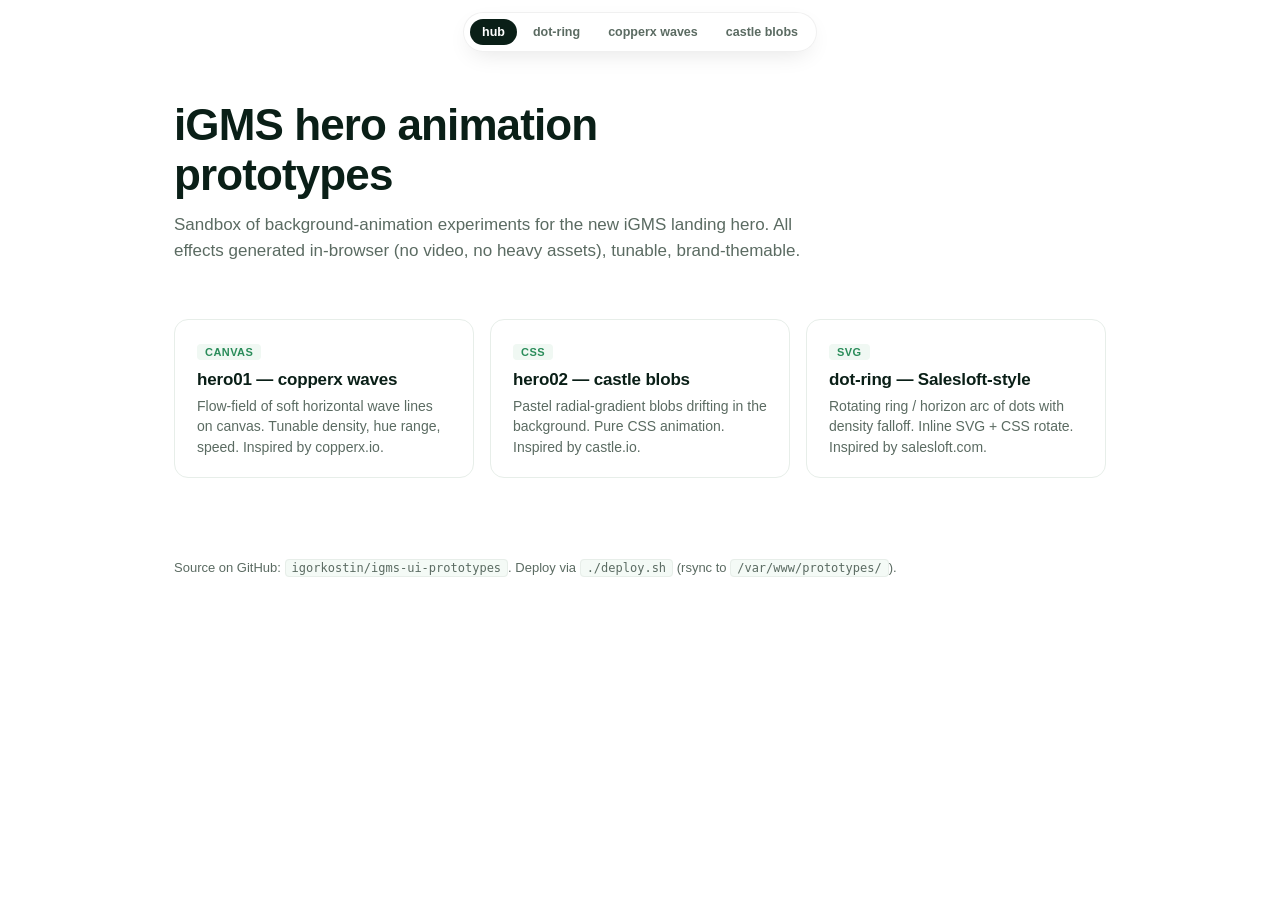
==== prototypes/index.html @ a61185c3 "Reorganize into prototypes/ tree, add deploy.sh Each prototype now lives under prototypes/<name>/ wi" ====
<!doctype html>
<html lang="en">
<head>
  <meta charset="utf-8" />
  <meta name="viewport" content="width=device-width, initial-scale=1" />
  <title>iGMS hero animation prototypes</title>
  <link rel="stylesheet" href="./shared/proto-nav.css" />
  <style>
    :root {
      --text: #0a1f17;
      --muted: #5b6b62;
      --border: #e7eee9;
    }
    * { box-sizing: border-box; }
    html, body {
      margin: 0; padding: 0;
      font-family: -apple-system, BlinkMacSystemFont, "Inter", "Segoe UI", Roboto, sans-serif;
      color: var(--text);
      background: #fff;
    }
    main {
      max-width: 980px;
      margin: 100px auto 80px;
      padding: 0 24px;
    }
    .intro {
      margin-bottom: 56px;
      max-width: 640px;
    }
    .intro h1 {
      font-size: clamp(32px, 4vw, 44px);
      letter-spacing: -0.02em;
      margin: 0 0 12px;
      font-weight: 700;
    }
    .intro p {
      font-size: 17px;
      line-height: 1.5;
      color: var(--muted);
      margin: 0;
    }
    .proto-list {
      list-style: none;
      padding: 0;
      margin: 0;
      display: grid;
      grid-template-columns: repeat(auto-fill, minmax(280px, 1fr));
      gap: 16px;
    }
    .proto-list a {
      display: block;
      padding: 22px 22px 20px;
      border-radius: 14px;
      border: 1px solid var(--border);
      background: #fff;
      text-decoration: none;
      color: inherit;
      transition: transform 0.15s, box-shadow 0.15s, border-color 0.15s;
    }
    .proto-list a:hover {
      transform: translateY(-2px);
      box-shadow: 0 12px 32px -16px rgba(0,0,0,0.15);
      border-color: #c8d4cc;
    }
    .proto-list h3 {
      margin: 0 0 6px;
      font-size: 17px;
      letter-spacing: -0.01em;
    }
    .proto-list .tag {
      display: inline-block;
      padding: 2px 8px;
      border-radius: 4px;
      background: #f0f8f3;
      color: #2a8c5a;
      font-size: 11px;
      font-weight: 600;
      letter-spacing: 0.04em;
      text-transform: uppercase;
      margin-bottom: 10px;
    }
    .proto-list p {
      margin: 0;
      font-size: 14px;
      line-height: 1.45;
      color: var(--muted);
    }
    footer {
      max-width: 980px;
      margin: 0 auto;
      padding: 0 24px 80px;
      color: var(--muted);
      font-size: 13px;
      line-height: 1.6;
    }
    footer code {
      background: #f4faf6;
      padding: 1px 6px;
      border-radius: 4px;
      border: 1px solid var(--border);
      font-size: 12px;
    }
  </style>
</head>
<body>

  <nav class="proto-nav">
    <a class="active" href="./">hub</a>
    <a href="./dot-ring/">dot-ring</a>
    <a href="./hero01-copperx/">copperx waves</a>
    <a href="./hero02-castle/">castle blobs</a>
  </nav>

  <main>
    <div class="intro">
      <h1>iGMS hero animation prototypes</h1>
      <p>Sandbox of background-animation experiments for the new iGMS landing hero. All effects generated in-browser (no video, no heavy assets), tunable, brand-themable.</p>
    </div>

    <ul class="proto-list">
      <li>
        <a href="./hero01-copperx/">
          <span class="tag">canvas</span>
          <h3>hero01 — copperx waves</h3>
          <p>Flow-field of soft horizontal wave lines on canvas. Tunable density, hue range, speed. Inspired by copperx.io.</p>
        </a>
      </li>
      <li>
        <a href="./hero02-castle/">
          <span class="tag">css</span>
          <h3>hero02 — castle blobs</h3>
          <p>Pastel radial-gradient blobs drifting in the background. Pure CSS animation. Inspired by castle.io.</p>
        </a>
      </li>
      <li>
        <a href="./dot-ring/">
          <span class="tag">svg</span>
          <h3>dot-ring — Salesloft-style</h3>
          <p>Rotating ring / horizon arc of dots with density falloff. Inline SVG + CSS rotate. Inspired by salesloft.com.</p>
        </a>
      </li>
    </ul>
  </main>

  <footer>
    Source on GitHub: <code>igorkostin/igms-ui-prototypes</code>.
    Deploy via <code>./deploy.sh</code> (rsync to <code>/var/www/prototypes/</code>).
  </footer>
</body>
</html>
---- prototypes/shared/proto-nav.css ----
/* Small floating nav between prototypes. Same file linked from all demos. */
.proto-nav {
  position: fixed;
  top: 12px;
  left: 50%;
  transform: translateX(-50%);
  z-index: 1000;
  display: inline-flex;
  align-items: center;
  gap: 4px;
  background: rgba(255, 255, 255, 0.92);
  backdrop-filter: blur(8px);
  border: 1px solid rgba(0, 0, 0, 0.06);
  border-radius: 999px;
  padding: 6px;
  box-shadow: 0 8px 24px -8px rgba(0, 0, 0, 0.12);
  font-family: -apple-system, BlinkMacSystemFont, "Inter", sans-serif;
  font-size: 12.5px;
  font-weight: 600;
}
.proto-nav a {
  color: #5b6b62;
  text-decoration: none;
  padding: 6px 12px;
  border-radius: 999px;
  transition: background 0.15s, color 0.15s;
  white-space: nowrap;
}
.proto-nav a:hover { color: #0a1f17; background: rgba(0, 0, 0, 0.04); }
.proto-nav a.active { color: #fff; background: #0a1f17; }
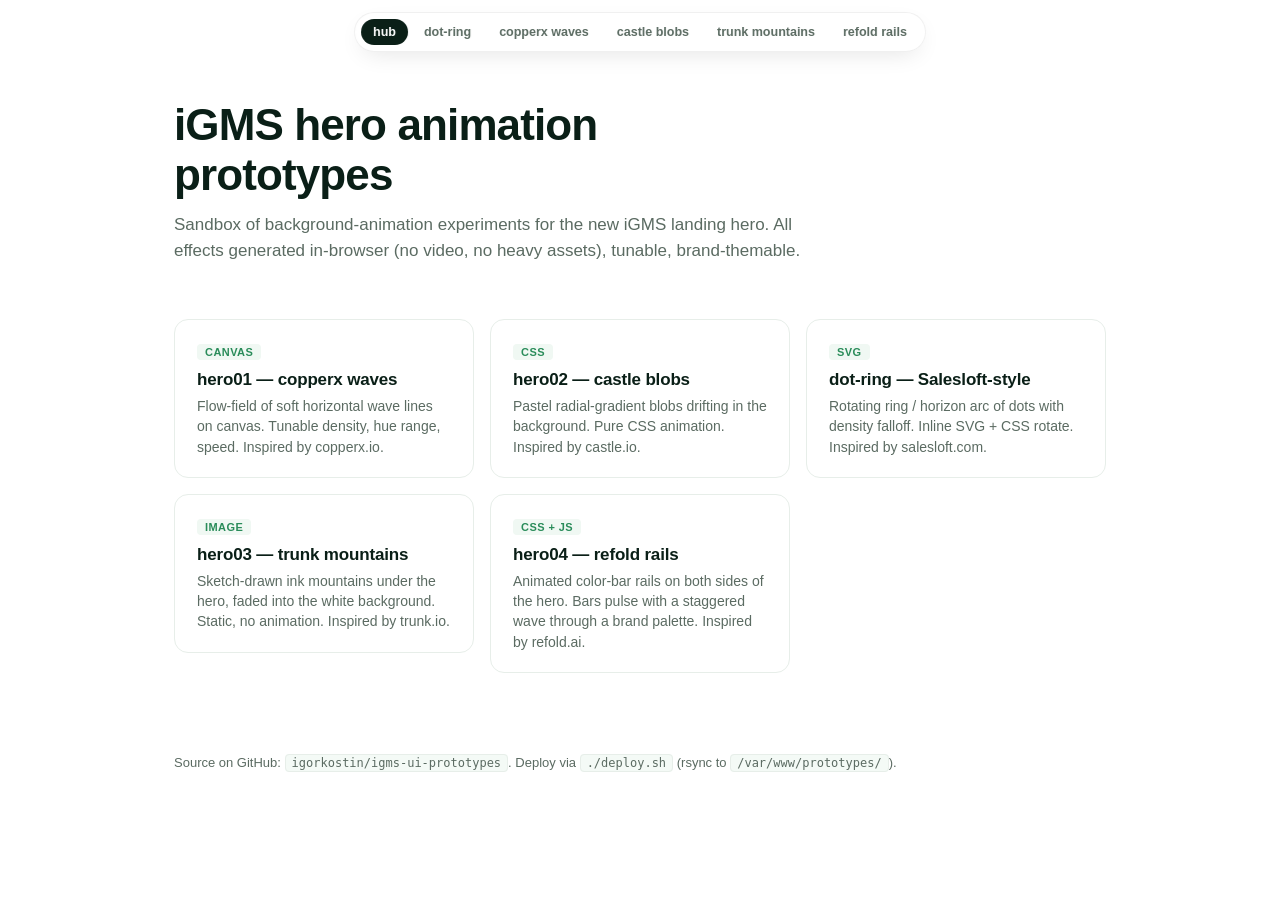
==== commit d8de2570: "Add hero03-trunk (mountains) and hero04-refold (color rails) prototypes hero03-trunk: static sketch-" ====
--- a/prototypes/index.html
+++ b/prototypes/index.html
@@ -109,6 +109,8 @@
     <a href="./dot-ring/">dot-ring</a>
     <a href="./hero01-copperx/">copperx waves</a>
     <a href="./hero02-castle/">castle blobs</a>
+    <a href="./hero03-trunk/">trunk mountains</a>
+    <a href="./hero04-refold/">refold rails</a>
   </nav>
 
   <main>
@@ -139,6 +141,20 @@
           <p>Rotating ring / horizon arc of dots with density falloff. Inline SVG + CSS rotate. Inspired by salesloft.com.</p>
         </a>
       </li>
+      <li>
+        <a href="./hero03-trunk/">
+          <span class="tag">image</span>
+          <h3>hero03 — trunk mountains</h3>
+          <p>Sketch-drawn ink mountains under the hero, faded into the white background. Static, no animation. Inspired by trunk.io.</p>
+        </a>
+      </li>
+      <li>
+        <a href="./hero04-refold/">
+          <span class="tag">css + js</span>
+          <h3>hero04 — refold rails</h3>
+          <p>Animated color-bar rails on both sides of the hero. Bars pulse with a staggered wave through a brand palette. Inspired by refold.ai.</p>
+        </a>
+      </li>
     </ul>
   </main>
 
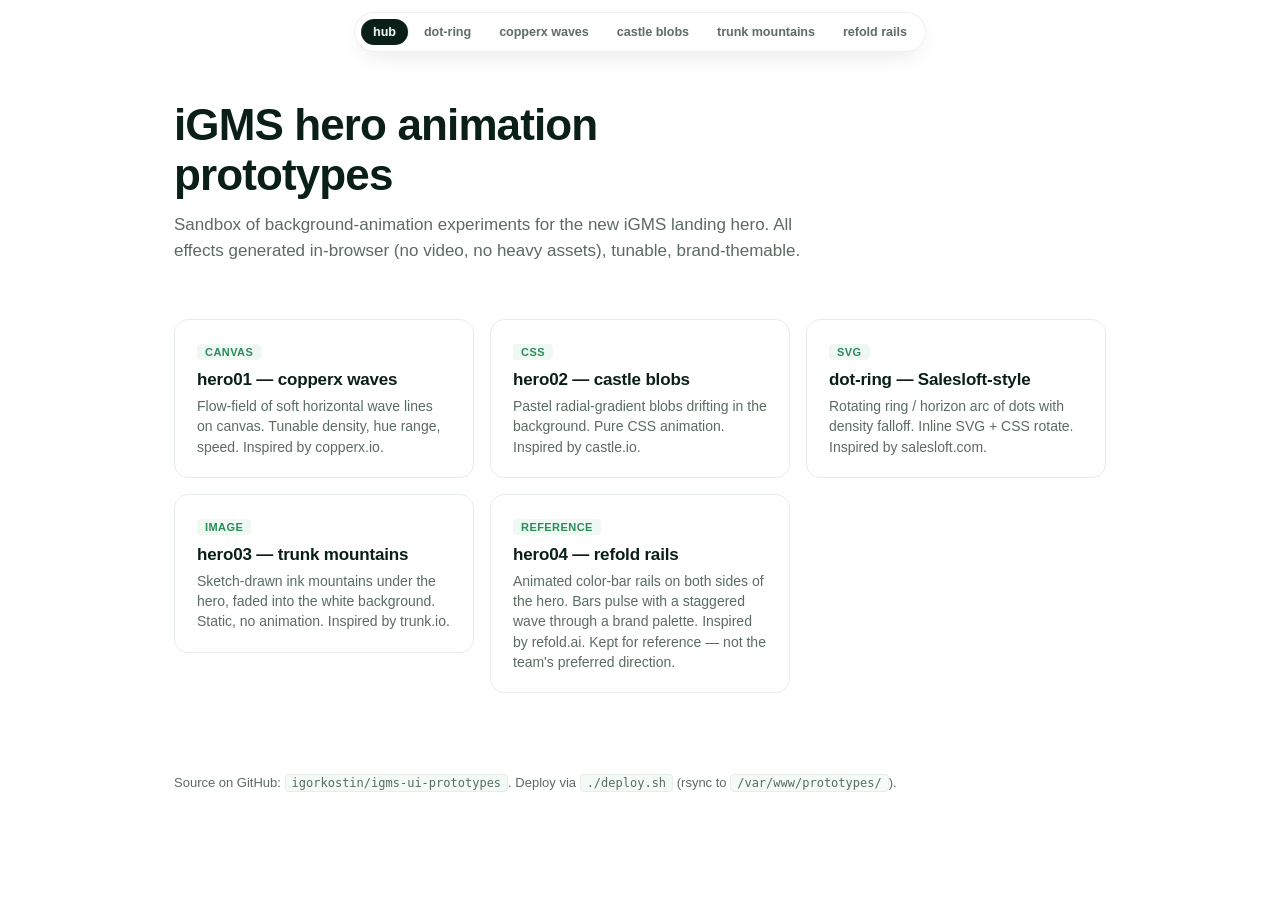
==== commit dbec4238: "hero04-refold: lock in Igor's settings as defaults, mark as reference Final tuning captured:   barCo" ====
--- a/prototypes/index.html
+++ b/prototypes/index.html
@@ -150,9 +150,9 @@
       </li>
       <li>
         <a href="./hero04-refold/">
-          <span class="tag">css + js</span>
+          <span class="tag">reference</span>
           <h3>hero04 — refold rails</h3>
-          <p>Animated color-bar rails on both sides of the hero. Bars pulse with a staggered wave through a brand palette. Inspired by refold.ai.</p>
+          <p>Animated color-bar rails on both sides of the hero. Bars pulse with a staggered wave through a brand palette. Inspired by refold.ai. Kept for reference — not the team's preferred direction.</p>
         </a>
       </li>
     </ul>
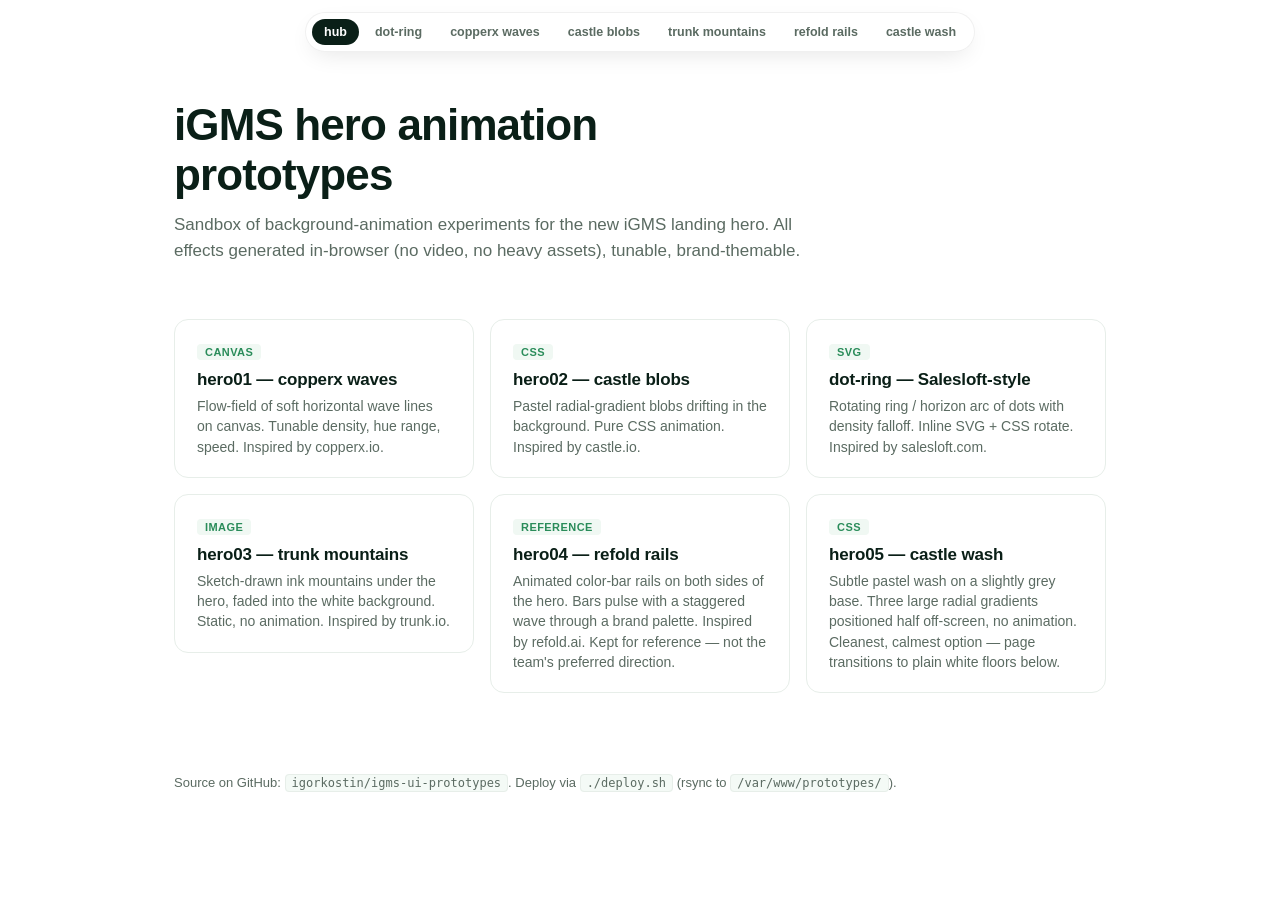
==== commit 3d1eccfb: "Add hero05-castle: subtle pastel wash backdrop A much quieter take on castle.io than the original he" ====
--- a/prototypes/index.html
+++ b/prototypes/index.html
@@ -111,6 +111,7 @@
     <a href="./hero02-castle/">castle blobs</a>
     <a href="./hero03-trunk/">trunk mountains</a>
     <a href="./hero04-refold/">refold rails</a>
+    <a href="./hero05-castle/">castle wash</a>
   </nav>
 
   <main>
@@ -155,6 +156,13 @@
           <p>Animated color-bar rails on both sides of the hero. Bars pulse with a staggered wave through a brand palette. Inspired by refold.ai. Kept for reference — not the team's preferred direction.</p>
         </a>
       </li>
+      <li>
+        <a href="./hero05-castle/">
+          <span class="tag">css</span>
+          <h3>hero05 — castle wash</h3>
+          <p>Subtle pastel wash on a slightly grey base. Three large radial gradients positioned half off-screen, no animation. Cleanest, calmest option — page transitions to plain white floors below.</p>
+        </a>
+      </li>
     </ul>
   </main>
 
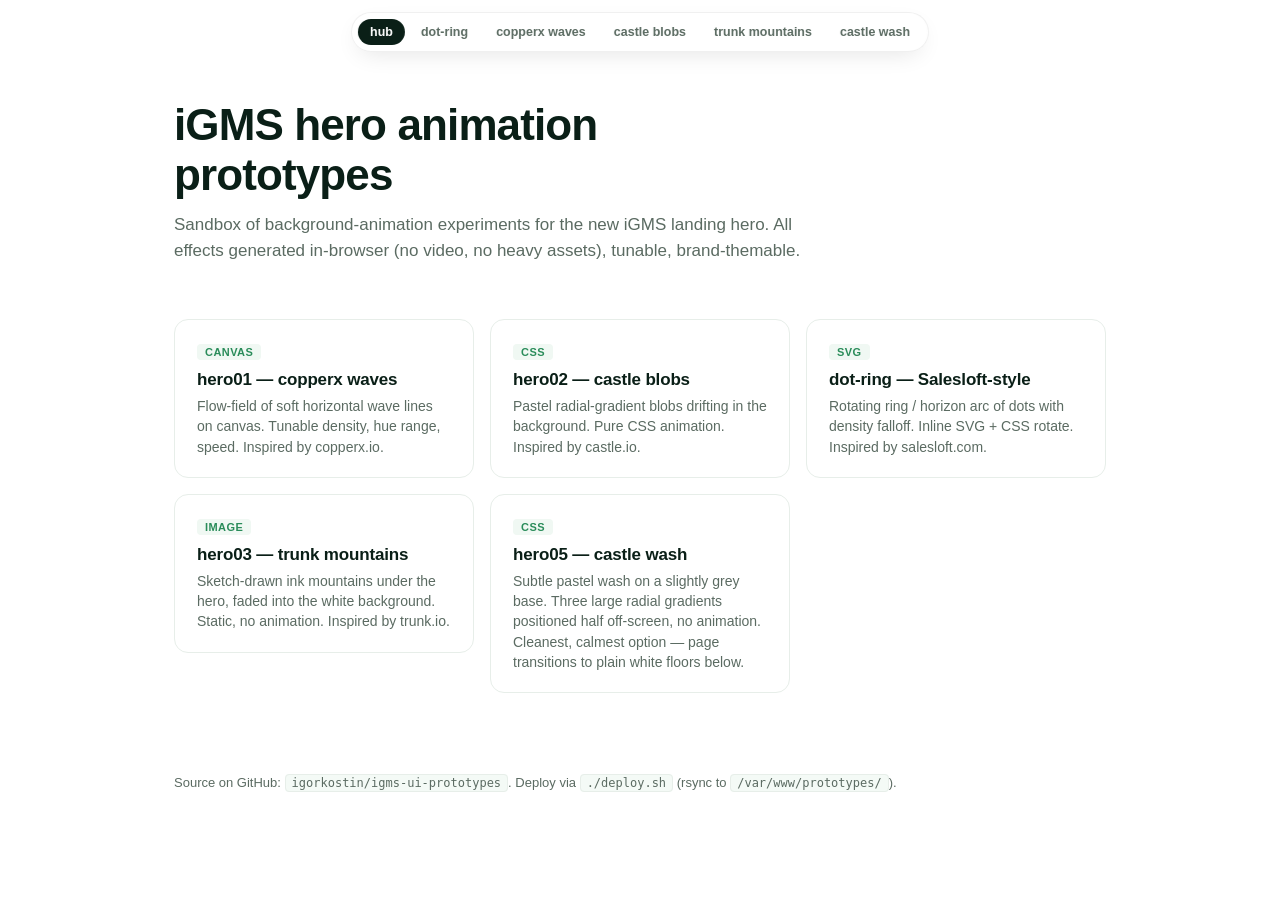
==== commit 8152c1aa: "Drop hero04-refold prototype Igor reviewed and decided the refold-style color rails approach doesn't" ====
--- a/prototypes/index.html
+++ b/prototypes/index.html
@@ -110,7 +110,6 @@
     <a href="./hero01-copperx/">copperx waves</a>
     <a href="./hero02-castle/">castle blobs</a>
     <a href="./hero03-trunk/">trunk mountains</a>
-    <a href="./hero04-refold/">refold rails</a>
     <a href="./hero05-castle/">castle wash</a>
   </nav>
 
@@ -150,13 +149,6 @@
         </a>
       </li>
       <li>
-        <a href="./hero04-refold/">
-          <span class="tag">reference</span>
-          <h3>hero04 — refold rails</h3>
-          <p>Animated color-bar rails on both sides of the hero. Bars pulse with a staggered wave through a brand palette. Inspired by refold.ai. Kept for reference — not the team's preferred direction.</p>
-        </a>
-      </li>
-      <li>
         <a href="./hero05-castle/">
           <span class="tag">css</span>
           <h3>hero05 — castle wash</h3>
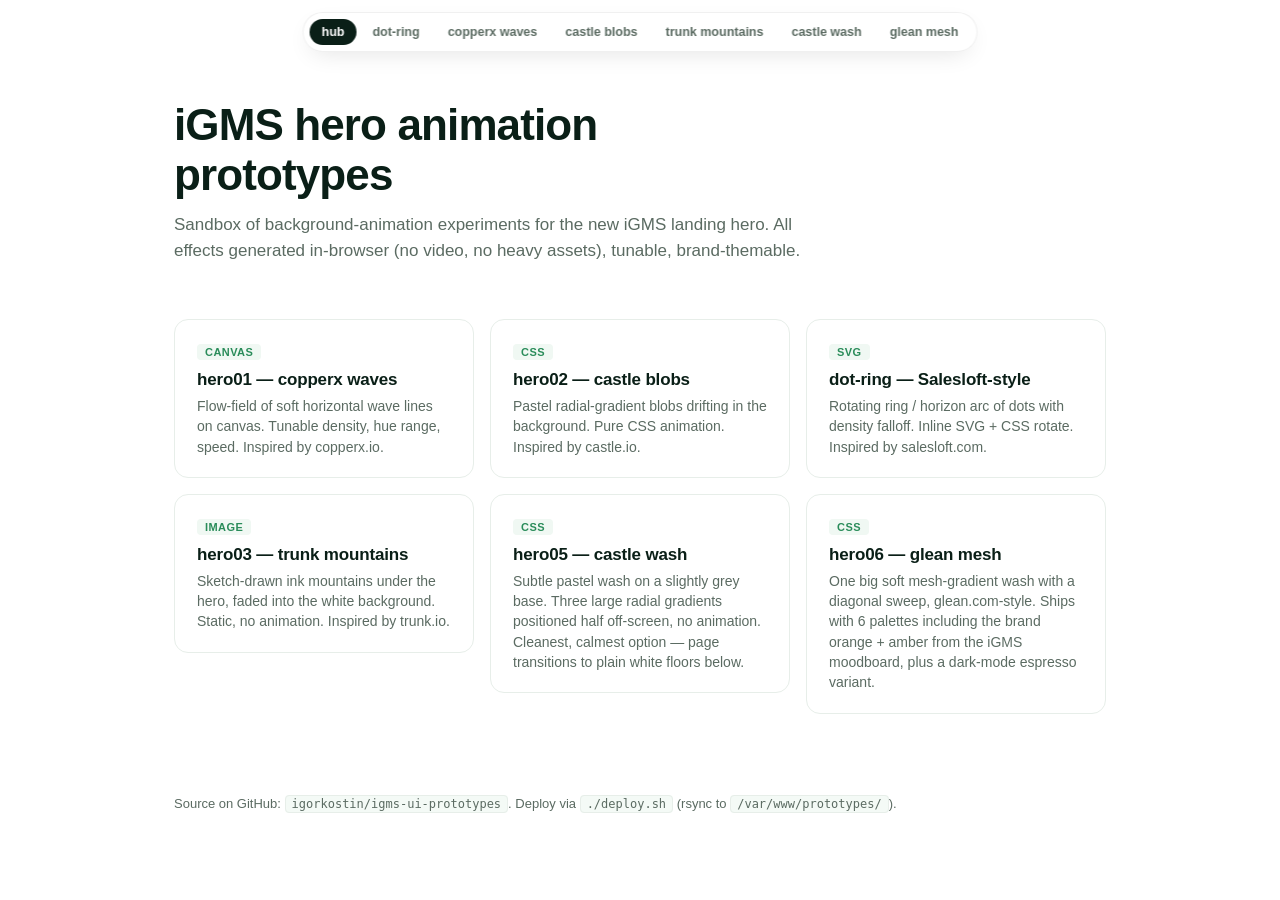
==== commit 640b49a0: "Add hero06-glean: soft mesh-gradient backdrop, glean.com-style One big multi-radial wash + a subtle " ====
--- a/prototypes/index.html
+++ b/prototypes/index.html
@@ -111,6 +111,7 @@
     <a href="./hero02-castle/">castle blobs</a>
     <a href="./hero03-trunk/">trunk mountains</a>
     <a href="./hero05-castle/">castle wash</a>
+    <a href="./hero06-glean/">glean mesh</a>
   </nav>
 
   <main>
@@ -155,6 +156,13 @@
           <p>Subtle pastel wash on a slightly grey base. Three large radial gradients positioned half off-screen, no animation. Cleanest, calmest option — page transitions to plain white floors below.</p>
         </a>
       </li>
+      <li>
+        <a href="./hero06-glean/">
+          <span class="tag">css</span>
+          <h3>hero06 — glean mesh</h3>
+          <p>One big soft mesh-gradient wash with a diagonal sweep, glean.com-style. Ships with 6 palettes including the brand orange + amber from the iGMS moodboard, plus a dark-mode espresso variant.</p>
+        </a>
+      </li>
     </ul>
   </main>
 
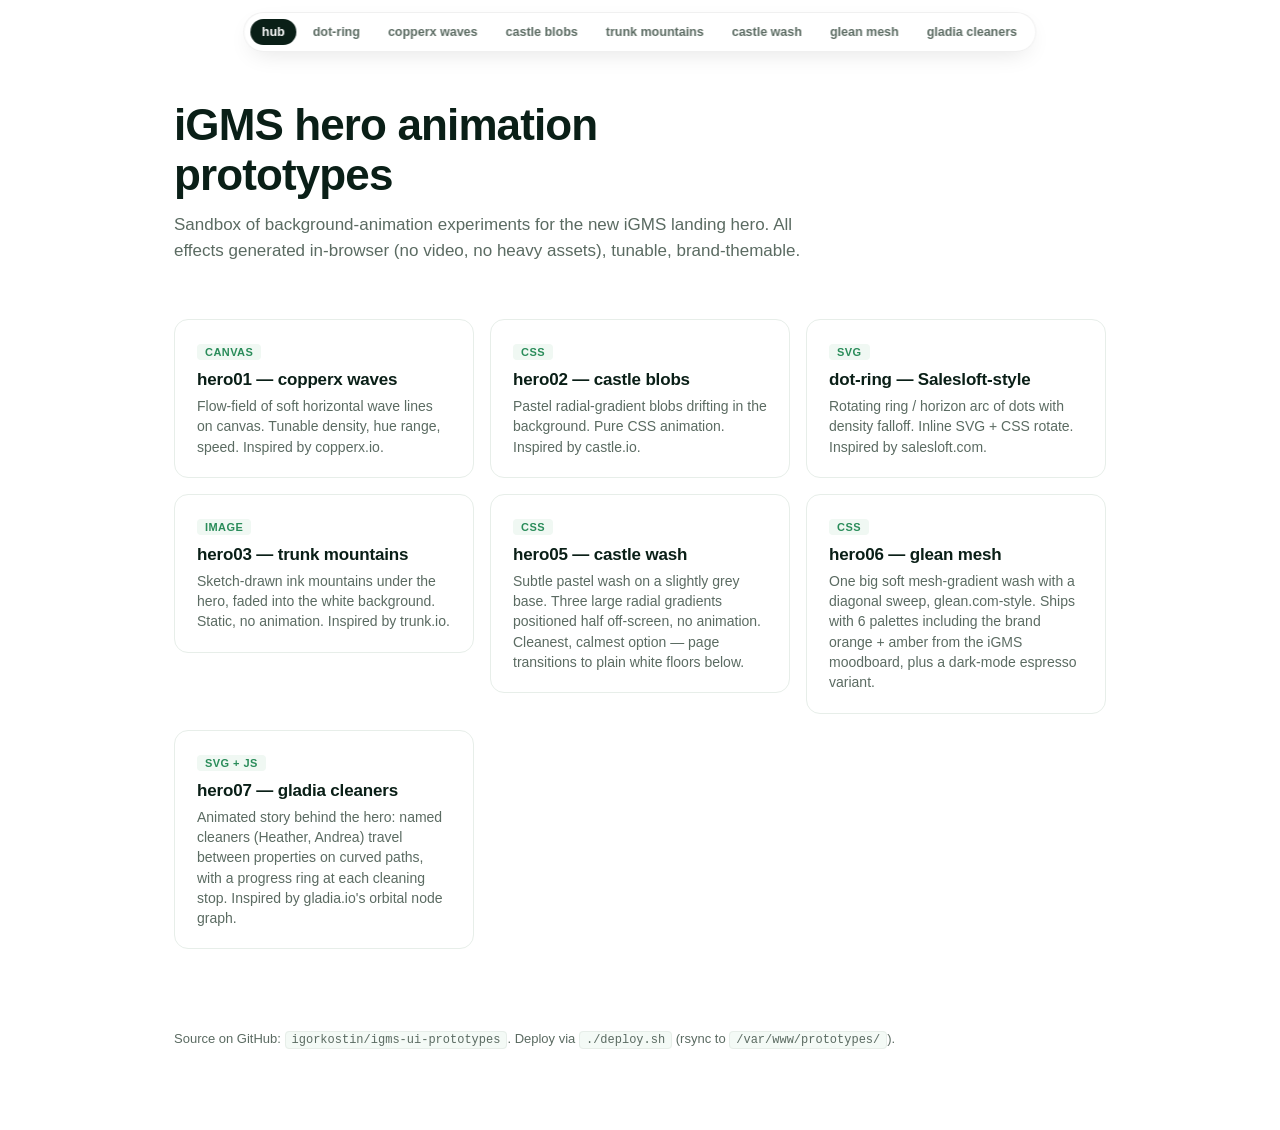
==== commit cb06b4e6: "Add hero07-gladia: cleaner routing scene behind the hero A story-driven take on gladia.io's orbital " ====
--- a/prototypes/index.html
+++ b/prototypes/index.html
@@ -112,6 +112,7 @@
     <a href="./hero03-trunk/">trunk mountains</a>
     <a href="./hero05-castle/">castle wash</a>
     <a href="./hero06-glean/">glean mesh</a>
+    <a href="./hero07-gladia/">gladia cleaners</a>
   </nav>
 
   <main>
@@ -163,6 +164,13 @@
           <p>One big soft mesh-gradient wash with a diagonal sweep, glean.com-style. Ships with 6 palettes including the brand orange + amber from the iGMS moodboard, plus a dark-mode espresso variant.</p>
         </a>
       </li>
+      <li>
+        <a href="./hero07-gladia/">
+          <span class="tag">svg + js</span>
+          <h3>hero07 — gladia cleaners</h3>
+          <p>Animated story behind the hero: named cleaners (Heather, Andrea) travel between properties on curved paths, with a progress ring at each cleaning stop. Inspired by gladia.io's orbital node graph.</p>
+        </a>
+      </li>
     </ul>
   </main>
 
